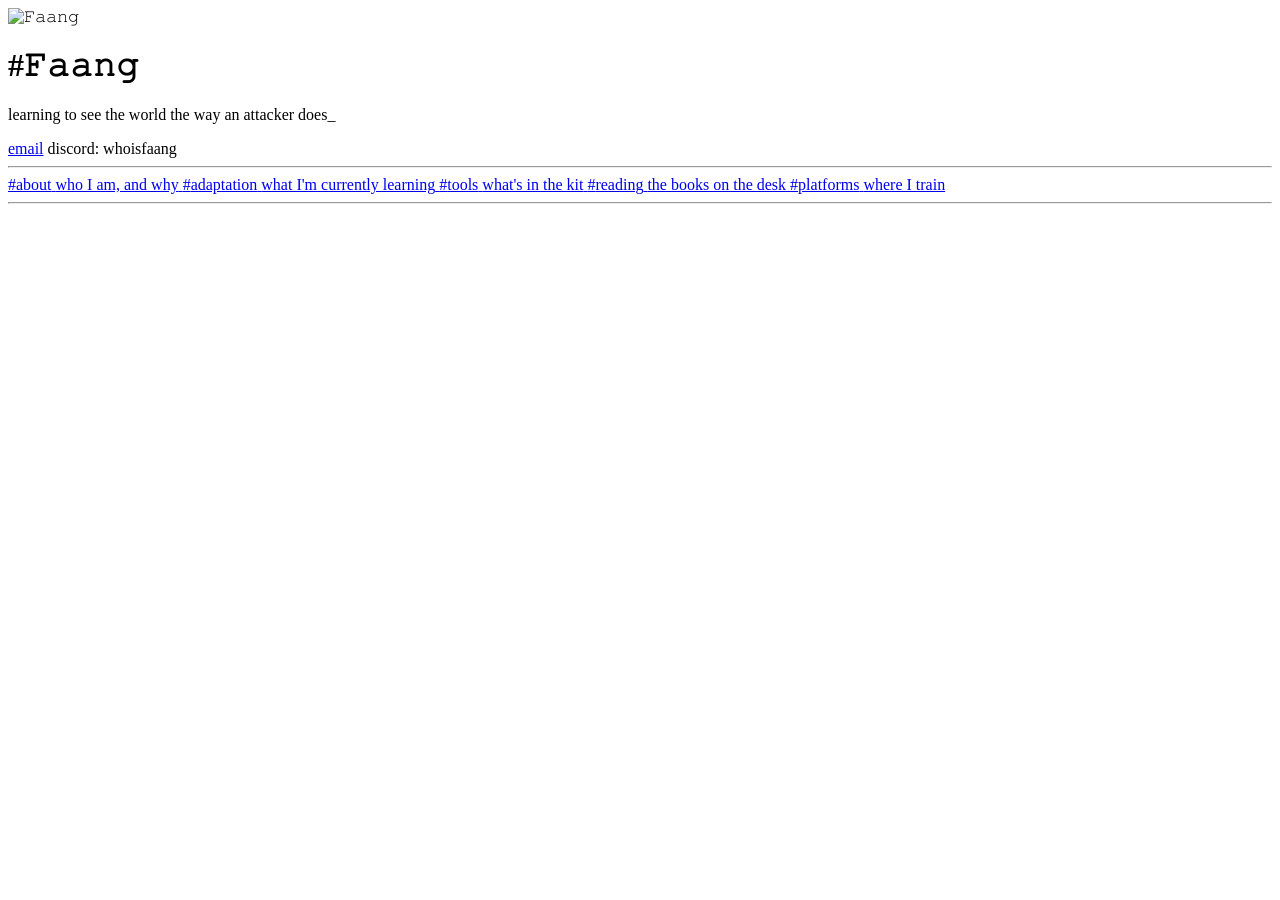
==== index.html @ 0a750492 "Add files via upload" ====
<!DOCTYPE html>
<html lang="en">
<head>
<meta charset="UTF-8" />
<meta name="viewport" content="width=device-width, initial-scale=1.0" />
<title>𝙵𝚊𝚊𝚗𝚐</title>
<link rel="stylesheet" href="style.css" />
</head>
<body>

<div class="wrap" id="top">

  <header>
    <div class="id-row">
      <img class="avatar" src="avatar.jpg" alt="𝙵𝚊𝚊𝚗𝚐" />
      <div class="id-text">
        <h1><span class="hash">#</span>𝙵𝚊𝚊𝚗𝚐</h1>
        <p class="tagline">learning to see the world the way an attacker does<span class="cur">_</span></p>
      </div>
    </div>

    <div class="badge-row">
      <a class="badge" href="mailto:bj101mj@gmail.com">email</a>
      <span class="badge" style="cursor:default;">discord: whoisfaang</span>
    </div>
  </header>

  <hr class="rule" />

  <nav class="menu">
    <a class="menu-item" href="about.html">
      <span class="mi-top"><span class="hash">#</span>about</span>
      <span class="mi-desc">who I am, and why</span>
    </a>
    <a class="menu-item" href="adaptation.html">
      <span class="mi-top"><span class="hash">#</span>adaptation</span>
      <span class="mi-desc">what I'm currently learning</span>
    </a>
    <a class="menu-item" href="tools.html">
      <span class="mi-top"><span class="hash">#</span>tools</span>
      <span class="mi-desc">what's in the kit</span>
    </a>
    <a class="menu-item" href="reading.html">
      <span class="mi-top"><span class="hash">#</span>reading</span>
      <span class="mi-desc">the books on the desk</span>
    </a>
    <a class="menu-item" href="platforms.html">
      <span class="mi-top"><span class="hash">#</span>platforms</span>
      <span class="mi-desc">where I train</span>
    </a>
  </nav>

  <hr class="rule" />


</div>

</body>
</html>
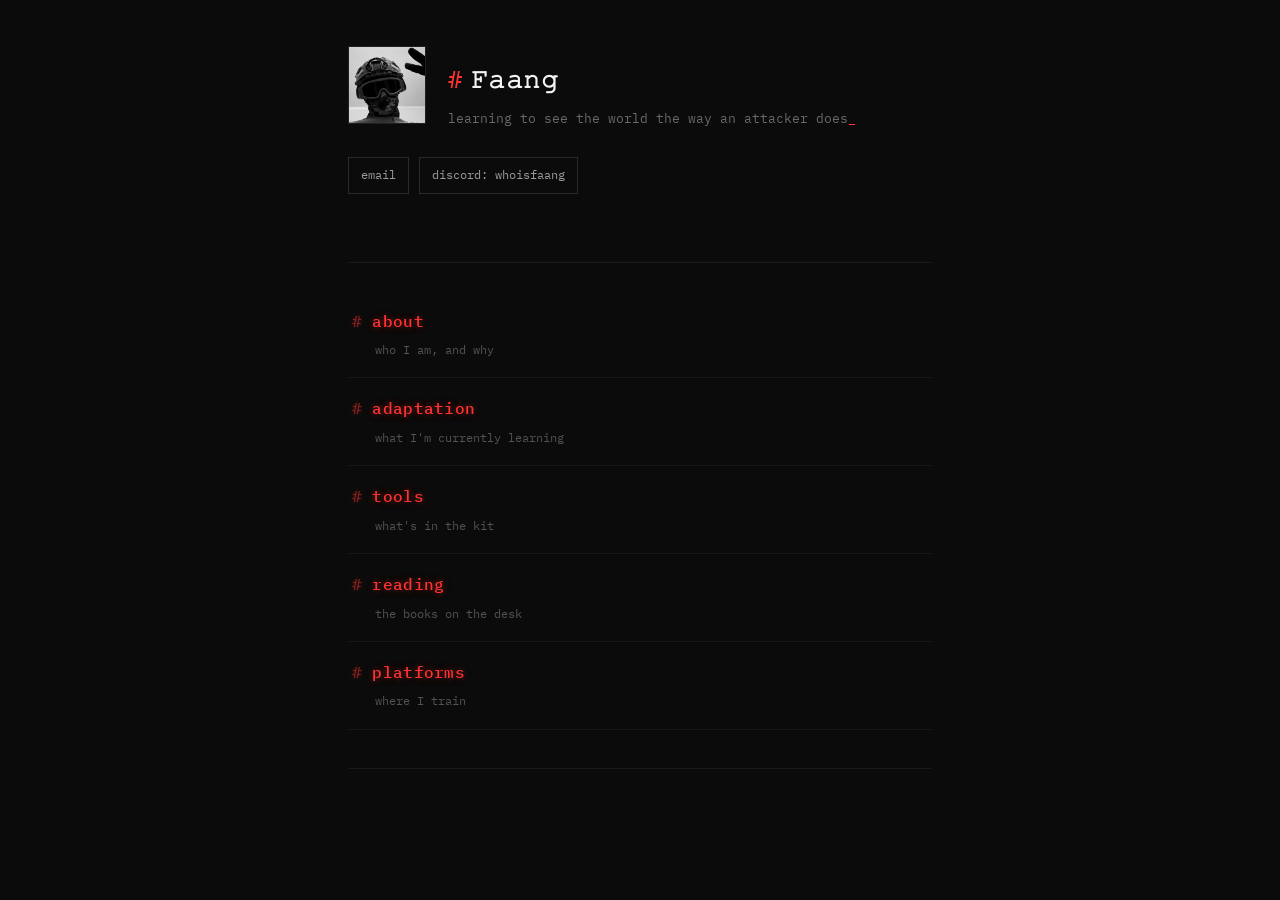
==== commit 9d06efe2: "Update index.html" ====
--- a/index.html
+++ b/index.html
@@ -12,7 +12,7 @@
 
   <header>
     <div class="id-row">
-      <img class="avatar" src="avatar.jpg" alt="𝙵𝚊𝚊𝚗𝚐" />
+      <img class="avatar" src="avatar.png" alt="𝙵𝚊𝚊𝚗𝚐" />
       <div class="id-text">
         <h1><span class="hash">#</span>𝙵𝚊𝚊𝚗𝚐</h1>
         <p class="tagline">learning to see the world the way an attacker does<span class="cur">_</span></p>
--- a/style.css
+++ b/style.css
@@ -0,0 +1,148 @@
+@import url('https://fonts.googleapis.com/css2?family=IBM+Plex+Mono:wght@400;500;600&display=swap');
+
+*,*::before,*::after{box-sizing:border-box;margin:0;padding:0;}
+html{scroll-behavior:smooth;}
+
+:root{--accent:#FF3232;}
+
+body{
+  background:#0b0b0b;
+  color:#8a8a8a;
+  font-family:'IBM Plex Mono','Courier New',Courier,monospace;
+  font-size:14.5px;
+  line-height:1.85;
+  padding:0 0 70px 0;
+}
+
+a{color:#9a9a9a;text-decoration:none;border-bottom:1px solid #2a2a2a;transition:color .15s ease,border-color .15s ease;}
+a:hover{color:#ffffff;border-color:var(--accent);}
+
+::selection{background:#242424;color:#fff;}
+::-webkit-scrollbar{width:3px;}
+::-webkit-scrollbar-track{background:#0b0b0b;}
+::-webkit-scrollbar-thumb{background:#242424;}
+
+.wrap{max-width:640px;margin:0 auto;padding:0 28px;}
+
+/* breadcrumb (sub-pages) */
+.crumbbar{
+  position:sticky;top:0;z-index:50;
+  background:rgba(11,11,11,0.92);
+  border-bottom:1px solid #1c1c1c;
+}
+.crumb-inner{
+  max-width:640px;margin:0 auto;padding:14px 28px;
+  font-size:12.5px;letter-spacing:.2px;
+}
+.crumb-inner a{color:#7a7a7a;border-bottom:none;}
+.crumb-inner a:hover{color:#fff;}
+.crumb-sep{color:#333;margin:0 8px;}
+.crumb-current{color:var(--accent);}
+
+/* HEADER (index) */
+header{padding:56px 0 30px 0;}
+
+.id-row{display:flex;align-items:flex-start;gap:22px;margin-bottom:26px;}
+.avatar{
+  width:78px;height:78px;flex-shrink:0;margin-top:-10px;
+  object-fit:cover;object-position:center 12%;
+  filter:grayscale(100%) contrast(1.05) brightness(.95);
+  border:1px solid #262626;
+}
+.id-text h1{
+  font-size:24px;font-weight:600;color:#f2f2f2;letter-spacing:.5px;
+  margin-bottom:6px;
+}
+.id-text h1 .hash{color:var(--accent);margin-right:8px;font-weight:400;}
+.id-text .tagline{color:#6a6a6a;font-size:13px;}
+.id-text .tagline .cur{color:var(--accent);animation:blink 1.2s step-end infinite;}
+@keyframes blink{0%,100%{opacity:1;}50%{opacity:0;}}
+
+.badge-row{display:flex;flex-wrap:wrap;gap:10px;margin-top:22px;}
+.badge{
+  display:inline-block;font-size:12px;color:#9a9a9a;
+  border:1px solid #2a2a2a;padding:6px 12px;
+}
+.badge:hover{color:#fff;border-color:var(--accent);}
+
+.rule{border:none;border-top:1px solid #1a1a1a;margin:38px 0;}
+
+/* MENU (index sitemap, glowing) */
+.menu{margin-bottom:6px;}
+.menu-item{
+  display:flex;flex-direction:column;gap:3px;
+  padding:16px 4px;border-bottom:1px solid #161616;
+  border-bottom-width:1px;
+}
+.menu-item:first-child{padding-top:6px;}
+.menu-item .mi-top{
+  color:var(--accent);
+  font-size:16px;font-weight:500;letter-spacing:.3px;
+  text-shadow:0 0 6px rgba(255,50,50,.45),0 0 16px rgba(255,50,50,.15);
+  transition:text-shadow .2s ease, transform .2s ease;
+  display:flex;align-items:center;
+}
+.menu-item .mi-top .hash{opacity:.55;margin-right:10px;font-weight:400;}
+.menu-item .mi-desc{color:#525252;font-size:12px;padding-left:23px;}
+.menu-item:hover .mi-top{
+  text-shadow:0 0 10px rgba(255,50,50,.85),0 0 26px rgba(255,50,50,.4);
+  transform:translateX(3px);
+}
+.menu-item:hover .mi-desc{color:#7a7a7a;}
+
+/* SECTIONS (sub-pages) */
+section{margin-bottom:6px;}
+.page-title{
+  font-size:20px;color:#f2f2f2;font-weight:600;letter-spacing:.4px;
+  margin-bottom:22px;display:flex;align-items:center;
+}
+.page-title .hash{color:var(--accent);margin-right:10px;font-weight:400;}
+
+.lbl{font-size:13px;color:#5f5f5f;letter-spacing:1px;margin-bottom:16px;}
+.lbl .hash{color:var(--accent);margin-right:8px;}
+
+p.body-text{color:#8f8f8f;font-size:14px;margin-bottom:14px;max-width:62ch;}
+p.body-text:last-child{margin-bottom:0;}
+p.body-text b, p.body-text strong{color:#c9c9c9;font-weight:500;}
+
+/* table */
+table{width:100%;border-collapse:collapse;margin-bottom:8px;font-size:13px;}
+th{
+  text-align:left;color:#4a4a4a;font-weight:500;
+  font-size:11.5px;letter-spacing:.5px;
+  padding:8px 10px;border-bottom:1px solid #222;
+}
+td{padding:10px 10px;border-bottom:1px solid #161616;color:#8f8f8f;vertical-align:top;}
+tr:last-child td{border-bottom:1px solid #161616;}
+td.idx{color:var(--accent);opacity:.65;width:28px;}
+td.name{color:#c4c4c4;}
+td.status{color:#5a5a5a;white-space:nowrap;}
+tbody tr:hover td{color:#dedede;}
+tbody tr:hover td.idx{opacity:1;}
+
+/* simple list */
+ul.plain{list-style:none;}
+ul.plain li{padding:9px 0;border-bottom:1px solid #161616;color:#8f8f8f;font-size:13.5px;}
+ul.plain li:last-child{border-bottom:none;}
+ul.plain li b{color:#c4c4c4;font-weight:500;display:block;margin-bottom:3px;}
+ul.plain li span.desc{color:#5f5f5f;font-size:12.5px;}
+
+/* sign-off + contact (index bottom) */
+.signoff{display:flex;align-items:center;gap:16px;margin-bottom:28px;}
+.signoff .avatar{width:44px;height:44px;margin-top:0;}
+.signoff .sign-name{font-size:16px;font-weight:600;color:#e8e8e8;letter-spacing:.5px;}
+.signoff .sign-name .hash{color:var(--accent);margin-right:6px;font-weight:400;}
+
+/* back link (sub-pages, bottom) */
+.back-link{
+  display:inline-block;margin-top:40px;font-size:12.5px;
+  color:#5c5c5c;border-bottom:1px solid #262626;
+}
+.back-link:hover{color:var(--accent);border-color:var(--accent);}
+
+@media (max-width:560px){
+  .id-row{gap:16px;}
+  .avatar{width:62px;height:62px;}
+  .id-text h1{font-size:19px;}
+  .menu-item .mi-top{font-size:14.5px;}
+}
